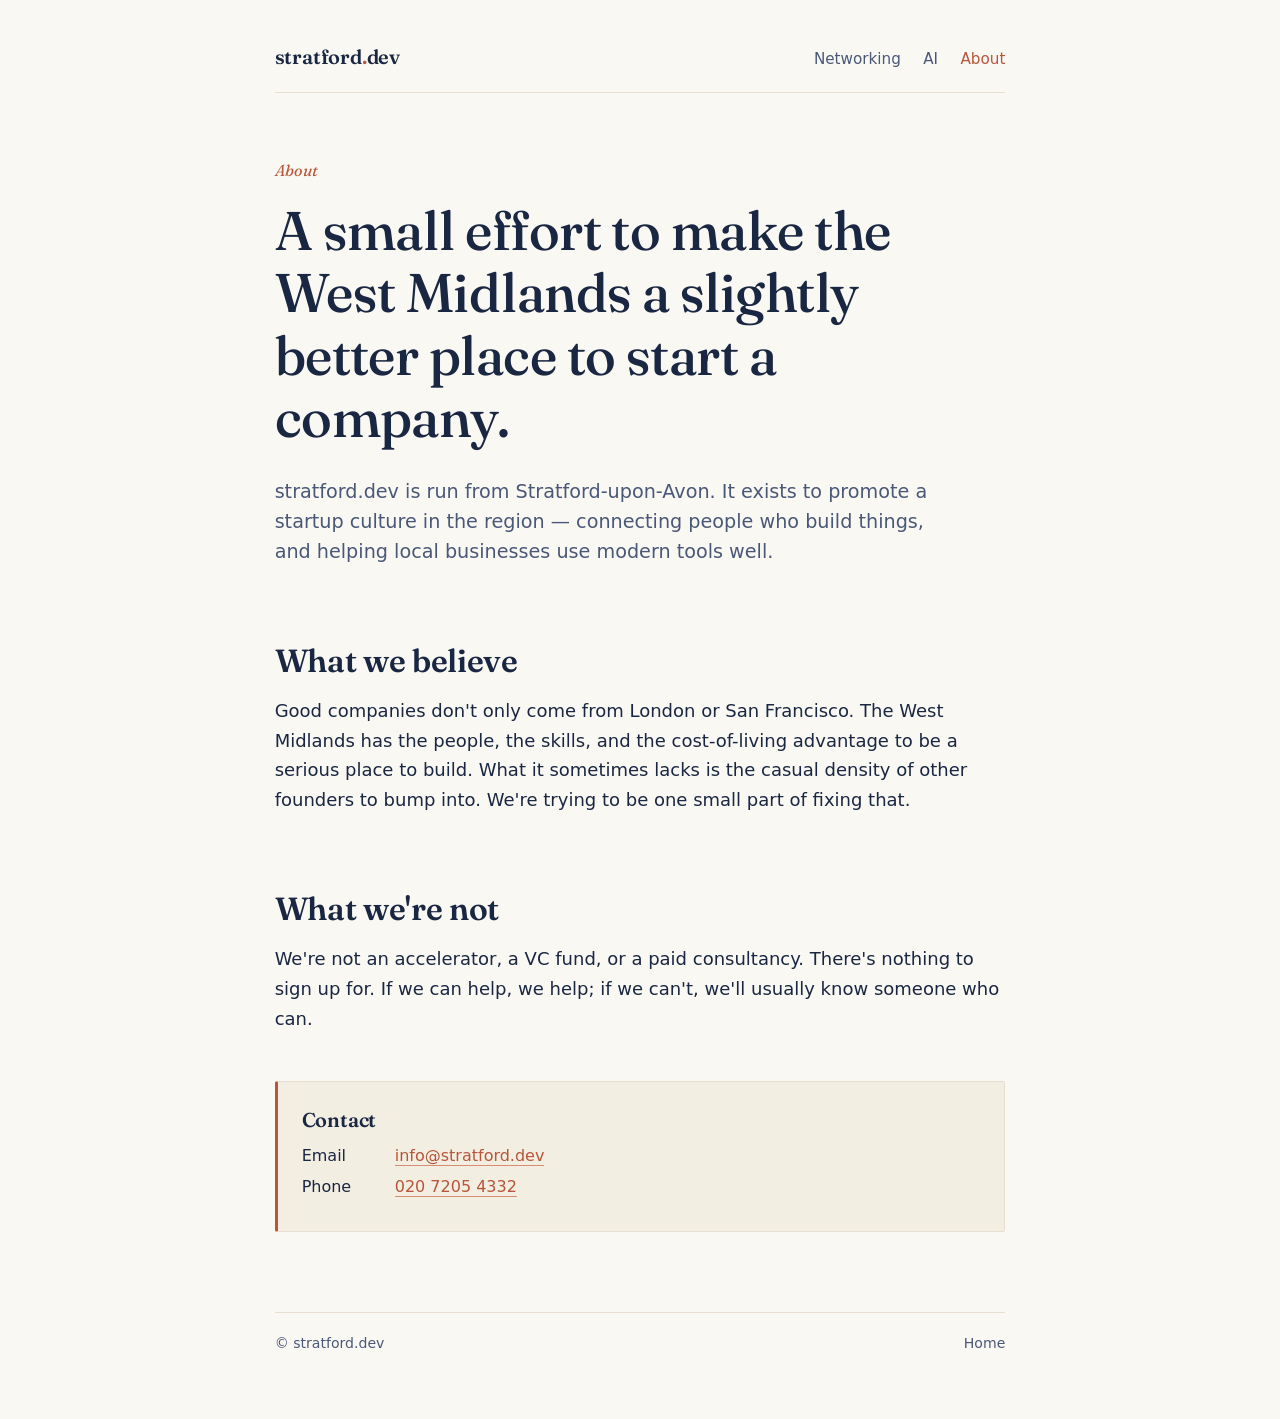
==== website/about.html @ 99babdbc "Initial site: landing + networking, AI, about pages Static HTML/CSS, light civic palette, no build s" ====
<!DOCTYPE html>
<html lang="en">
<head>
<meta charset="utf-8">
<meta name="viewport" content="width=device-width, initial-scale=1">
<title>About — stratford.dev</title>
<meta name="description" content="What stratford.dev is, and how to get in touch.">
<link rel="preconnect" href="https://fonts.googleapis.com">
<link rel="preconnect" href="https://fonts.gstatic.com" crossorigin>
<link href="https://fonts.googleapis.com/css2?family=Fraunces:ital,wght@0,400;0,500;0,600;1,400&display=swap" rel="stylesheet">
<link rel="stylesheet" href="styles.css">
</head>
<body>
<main class="site">

  <nav class="nav">
    <a href="/" class="brand">stratford<span class="dot">.</span>dev</a>
    <div class="nav-links">
      <a href="/networking.html">Networking</a>
      <a href="/ai.html">AI</a>
      <a href="/about.html" aria-current="page">About</a>
    </div>
  </nav>

  <p class="eyebrow">About</p>
  <h1>A small effort to make the West Midlands a slightly better place to start a company.</h1>

  <p class="lede">stratford.dev is run from Stratford-upon-Avon. It exists to promote a startup culture in the region — connecting people who build things, and helping local businesses use modern tools well.</p>

  <h2>What we believe</h2>
  <p>Good companies don't only come from London or San Francisco. The West Midlands has the people, the skills, and the cost-of-living advantage to be a serious place to build. What it sometimes lacks is the casual density of other founders to bump into. We're trying to be one small part of fixing that.</p>

  <h2>What we're not</h2>
  <p>We're not an accelerator, a VC fund, or a paid consultancy. There's nothing to sign up for. If we can help, we help; if we can't, we'll usually know someone who can.</p>

  <section class="contact-card">
    <h2>Contact</h2>
    <ul class="contact-list">
      <li><strong>Email</strong> <a href="mailto:info@stratford.dev">info@stratford.dev</a></li>
      <li><strong>Phone</strong> <a href="tel:+442072054332">020 7205 4332</a></li>
    </ul>
  </section>

  <footer class="footer">
    <span>&copy; stratford.dev</span>
    <span><a href="/">Home</a></span>
  </footer>

</main>
</body>
</html>
---- website/styles.css ----
:root {
  --bg: #faf8f3;
  --bg-alt: #f3eee2;
  --ink: #1a2742;
  --ink-soft: #4a5878;
  --accent: #b8553a;
  --accent-soft: #d98c73;
  --rule: #e6dfcf;
  --max: 68ch;
}

* { box-sizing: border-box; }

html { -webkit-text-size-adjust: 100%; }

body {
  margin: 0;
  font-family: -apple-system, BlinkMacSystemFont, "Segoe UI", system-ui, sans-serif;
  font-size: 18px;
  line-height: 1.65;
  color: var(--ink);
  background: var(--bg);
  -webkit-font-smoothing: antialiased;
}

h1, h2, h3 {
  font-family: "Fraunces", Georgia, "Times New Roman", serif;
  font-weight: 600;
  line-height: 1.15;
  letter-spacing: -0.01em;
  color: var(--ink);
  margin: 0 0 0.5em;
}

h1 { font-size: clamp(2.2rem, 5vw, 3.4rem); font-weight: 500; }
h2 { font-size: clamp(1.5rem, 3vw, 2rem); margin-top: 2.4em; }
h3 { font-size: 1.15rem; margin-top: 1.6em; }

p { margin: 0 0 1.1em; }

a {
  color: var(--accent);
  text-decoration: none;
  border-bottom: 1px solid var(--accent-soft);
  transition: border-color 0.15s ease;
}
a:hover { border-bottom-color: var(--accent); }

.site {
  max-width: var(--max);
  margin: 0 auto;
  padding: 2.5rem 1.5rem 4rem;
}

.nav {
  display: flex;
  justify-content: space-between;
  align-items: baseline;
  gap: 1rem;
  margin-bottom: 4rem;
  padding-bottom: 1.2rem;
  border-bottom: 1px solid var(--rule);
  flex-wrap: wrap;
}

.brand {
  font-family: "Fraunces", Georgia, serif;
  font-size: 1.25rem;
  font-weight: 600;
  color: var(--ink);
  border: none;
  letter-spacing: -0.01em;
}

.brand .dot { color: var(--accent); }

.nav-links {
  display: flex;
  gap: 1.4rem;
  font-size: 0.95rem;
}

.nav-links a {
  color: var(--ink-soft);
  border: none;
}
.nav-links a:hover, .nav-links a[aria-current="page"] {
  color: var(--accent);
}

.lede {
  font-size: 1.2rem;
  line-height: 1.55;
  color: var(--ink-soft);
  margin: 0 0 2.5rem;
  max-width: 56ch;
}

.eyebrow {
  font-family: "Fraunces", Georgia, serif;
  font-style: italic;
  color: var(--accent);
  font-size: 1rem;
  margin: 0 0 1rem;
  letter-spacing: 0.02em;
}

.pillars {
  display: grid;
  gap: 1.5rem;
  grid-template-columns: 1fr;
  margin: 2.5rem 0 3rem;
  padding: 0;
  list-style: none;
}

@media (min-width: 720px) {
  .pillars { grid-template-columns: repeat(3, 1fr); }
}

.pillar {
  background: var(--bg-alt);
  border: 1px solid var(--rule);
  border-radius: 4px;
  padding: 1.4rem 1.3rem 1.5rem;
}

.pillar h3 {
  margin: 0 0 0.4em;
  font-size: 1.05rem;
  color: var(--accent);
}

.pillar p {
  margin: 0;
  font-size: 0.97rem;
  color: var(--ink-soft);
  line-height: 1.55;
}

.contact-card {
  margin-top: 3rem;
  padding: 1.6rem 1.5rem;
  border: 1px solid var(--rule);
  border-left: 3px solid var(--accent);
  background: var(--bg-alt);
  border-radius: 2px;
}

.contact-card h2 {
  margin: 0 0 0.6em;
  font-size: 1.25rem;
}

.contact-list {
  list-style: none;
  padding: 0;
  margin: 0;
  font-size: 1rem;
}

.contact-list li {
  margin: 0.3em 0;
  color: var(--ink-soft);
}

.contact-list strong {
  color: var(--ink);
  font-weight: 500;
  display: inline-block;
  min-width: 5.5em;
}

.footer {
  margin-top: 5rem;
  padding-top: 1.2rem;
  border-top: 1px solid var(--rule);
  font-size: 0.88rem;
  color: var(--ink-soft);
  display: flex;
  justify-content: space-between;
  gap: 1rem;
  flex-wrap: wrap;
}

.footer a { color: var(--ink-soft); border: none; }
.footer a:hover { color: var(--accent); }

hr.rule {
  border: none;
  border-top: 1px solid var(--rule);
  margin: 3rem 0;
}
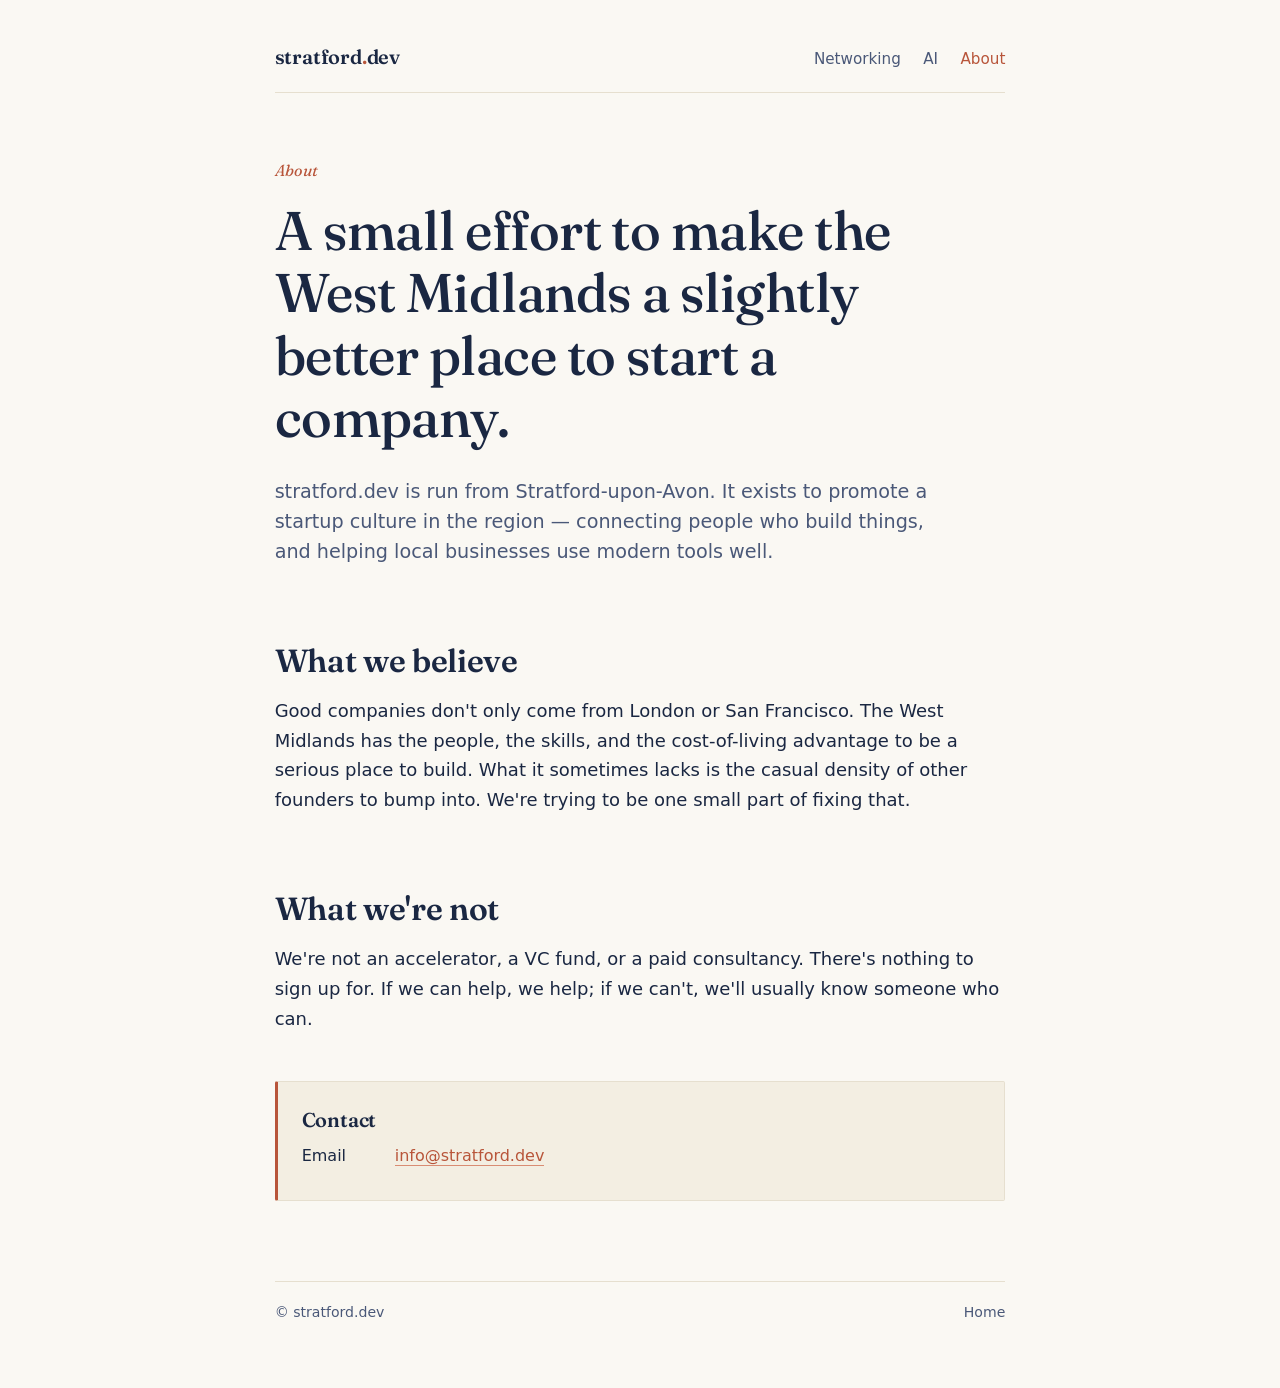
==== commit f68ccca8: "Remove phone number from site and READMEs" ====
--- a/website/about.html
+++ b/website/about.html
@@ -37,7 +37,6 @@
     <h2>Contact</h2>
     <ul class="contact-list">
       <li><strong>Email</strong> <a href="mailto:info@stratford.dev">info@stratford.dev</a></li>
-      <li><strong>Phone</strong> <a href="tel:+442072054332">020 7205 4332</a></li>
     </ul>
   </section>
 
